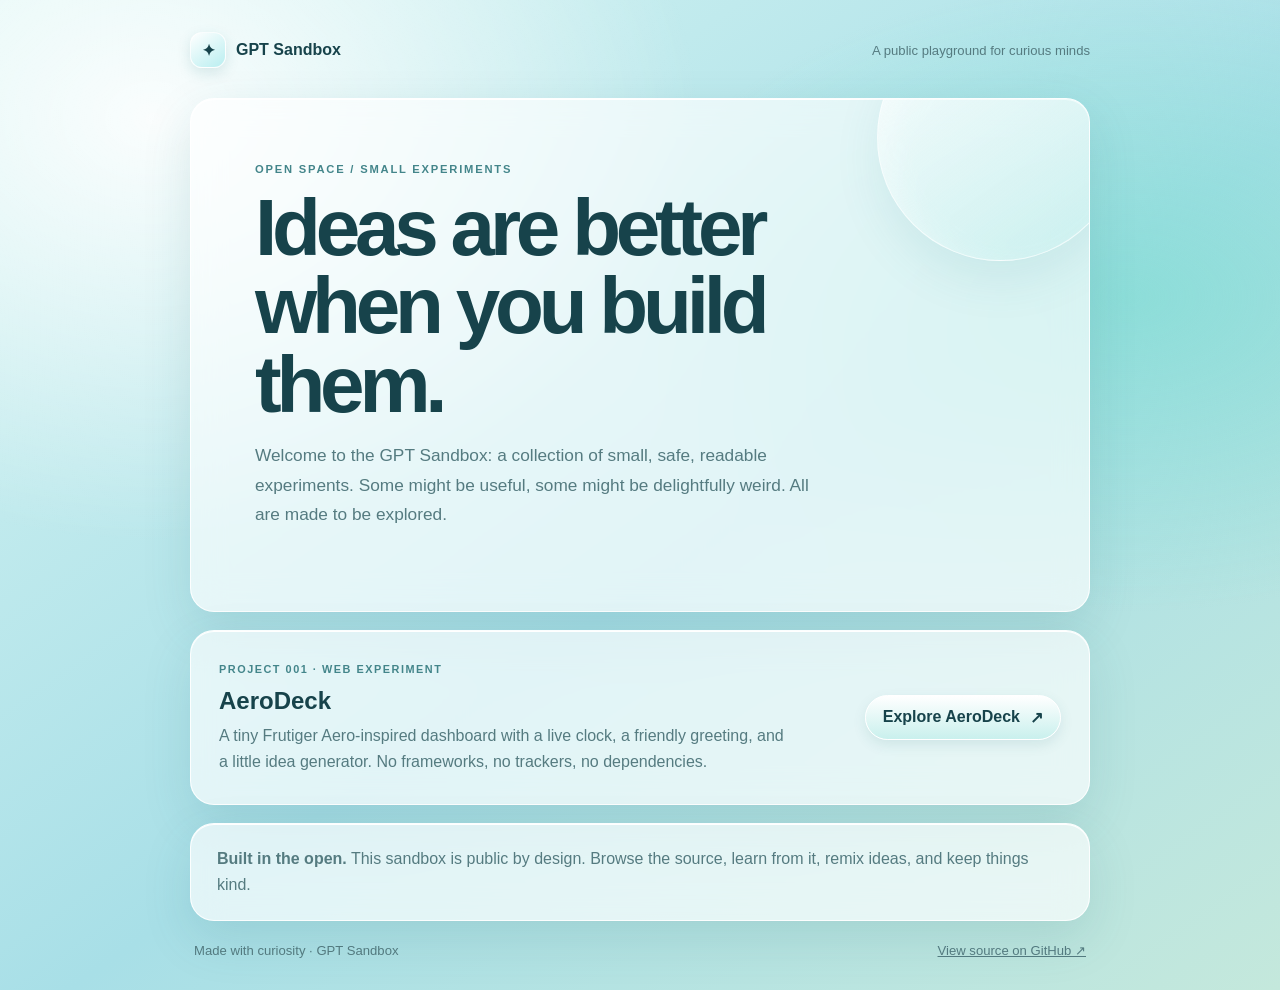
==== index.html @ 2308f185 "feat(pages): add GPT Sandbox homepage" ====
<!doctype html>
<html lang="en">
<head>
  <meta charset="utf-8">
  <meta name="viewport" content="width=device-width, initial-scale=1">
  <meta name="theme-color" content="#c8edf0">
  <meta name="description" content="A public playground for small, safe, readable experiments.">
  <title>GPT Sandbox — Experiments & curiosities</title>
  <style>
    :root {
      color-scheme: light;
      font-family: "Trebuchet MS", "Segoe UI", sans-serif;
      color: #17434b;
      background: #c8edf0;
      --muted: #557b80;
      --glass: rgb(255 255 255 / 66%);
      --line: rgb(255 255 255 / 88%);
    }
    * { box-sizing: border-box; }
    body {
      min-height: 100vh;
      margin: 0;
      background:
        radial-gradient(ellipse at 12% 12%, rgb(255 255 255 / 90%), transparent 34rem),
        radial-gradient(ellipse at 88% 30%, rgb(125 220 209 / 65%), transparent 32rem),
        linear-gradient(145deg, #d8f5f3, #a8dfe7 55%, #c4e8dc);
    }
    a { color: inherit; }
    .shell { width: min(900px, calc(100% - 36px)); margin: auto; padding: 32px 0; }
    .topbar, .brand, .footer { display: flex; align-items: center; justify-content: space-between; }
    .brand { justify-content: flex-start; gap: 10px; font-weight: 800; text-decoration: none; }
    .mark {
      display: grid; width: 36px; height: 36px; place-items: center;
      border: 1px solid var(--line); border-radius: 12px;
      background: linear-gradient(145deg, white, #b9eef0);
      box-shadow: 0 5px 14px rgb(36 116 124 / 15%);
    }
    .top-note, .muted, .footer { color: var(--muted); }
    .top-note, .footer { font-size: .82rem; }
    .panel {
      border: 1px solid var(--line); border-radius: 24px;
      background: var(--glass); box-shadow: 0 18px 50px rgb(34 103 112 / 13%), inset 0 1px 0 white;
      backdrop-filter: blur(16px);
    }
    .hero { position: relative; overflow: hidden; margin-top: 30px; padding: clamp(30px, 7vw, 64px); }
    .hero::after {
      position: absolute; top: -85px; right: -35px; width: 245px; height: 245px;
      border: 1px solid rgb(255 255 255 / 70%); border-radius: 50%;
      background: linear-gradient(145deg, rgb(255 255 255 / 65%), rgb(118 220 215 / 18%));
      box-shadow: inset 12px 12px 30px rgb(255 255 255 / 35%), 0 20px 45px rgb(51 139 144 / 10%);
      content: "";
    }
    .eyebrow { margin: 0 0 14px; color: #43858a; font-size: .7rem; font-weight: 800; letter-spacing: .16em; }
    h1 { max-width: 620px; margin: 0 0 16px; font-size: clamp(2.7rem, 8vw, 5rem); letter-spacing: -.065em; line-height: .98; }
    .intro { max-width: 570px; color: var(--muted); font-size: 1.08rem; line-height: 1.7; }
    .project { display: grid; grid-template-columns: 1fr auto; gap: 24px; align-items: center; margin-top: 18px; padding: 28px; }
    .project h2 { margin: 0 0 8px; font-size: 1.5rem; }
    .project p { max-width: 570px; margin: 0; color: var(--muted); line-height: 1.65; }
    .tag { display: inline-block; margin-bottom: 12px; color: #43858a; font-size: .68rem; font-weight: 800; letter-spacing: .14em; }
    .button {
      display: inline-flex; align-items: center; gap: 10px; padding: 12px 17px;
      border: 1px solid white; border-radius: 999px; background: linear-gradient(180deg, white, #c9f0ed);
      box-shadow: 0 5px 13px rgb(40 117 122 / 12%); font-weight: 700; text-decoration: none;
      white-space: nowrap; transition: transform 160ms ease;
    }
    .button:hover { transform: translateY(-2px); }
    a:focus-visible { outline: 3px solid #267d91; outline-offset: 4px; }
    .note { margin-top: 18px; padding: 22px 26px; }
    .note p { margin: 0; color: var(--muted); line-height: 1.65; }
    .footer { gap: 12px; flex-wrap: wrap; padding: 22px 4px 0; }
    @media (max-width: 650px) {
      .top-note { display: none; }
      .project { grid-template-columns: 1fr; }
      .button { justify-content: center; }
      .hero::after { right: -140px; }
    }
    @media (prefers-reduced-motion: reduce) {
      *, *::before, *::after { scroll-behavior: auto !important; transition-duration: .01ms !important; }
    }
  </style>
</head>
<body>
  <main class="shell">
    <header class="topbar">
      <a class="brand" href="./" aria-label="GPT Sandbox home">
        <span class="mark" aria-hidden="true">✦</span>
        <span>GPT Sandbox</span>
      </a>
      <span class="top-note">A public playground for curious minds</span>
    </header>

    <section class="panel hero">
      <p class="eyebrow">OPEN SPACE / SMALL EXPERIMENTS</p>
      <h1>Ideas are better when you build them.</h1>
      <p class="intro">Welcome to the GPT Sandbox: a collection of small, safe, readable experiments. Some might be useful, some might be delightfully weird. All are made to be explored.</p>
    </section>

    <section class="panel project" aria-labelledby="aerodeck-title">
      <div>
        <span class="tag">PROJECT 001 · WEB EXPERIMENT</span>
        <h2 id="aerodeck-title">AeroDeck</h2>
        <p>A tiny Frutiger Aero-inspired dashboard with a live clock, a friendly greeting, and a little idea generator. No frameworks, no trackers, no dependencies.</p>
      </div>
      <a class="button" href="./projects/aerodeck/">Explore AeroDeck <span aria-hidden="true">↗</span></a>
    </section>

    <section class="panel note">
      <p><strong>Built in the open.</strong> This sandbox is public by design. Browse the source, learn from it, remix ideas, and keep things kind.</p>
    </section>

    <footer class="footer">
      <span>Made with curiosity · GPT Sandbox</span>
      <a href="https://github.com/oxyrv/GPT-Sandbox">View source on GitHub ↗</a>
    </footer>
  </main>
</body>
</html>
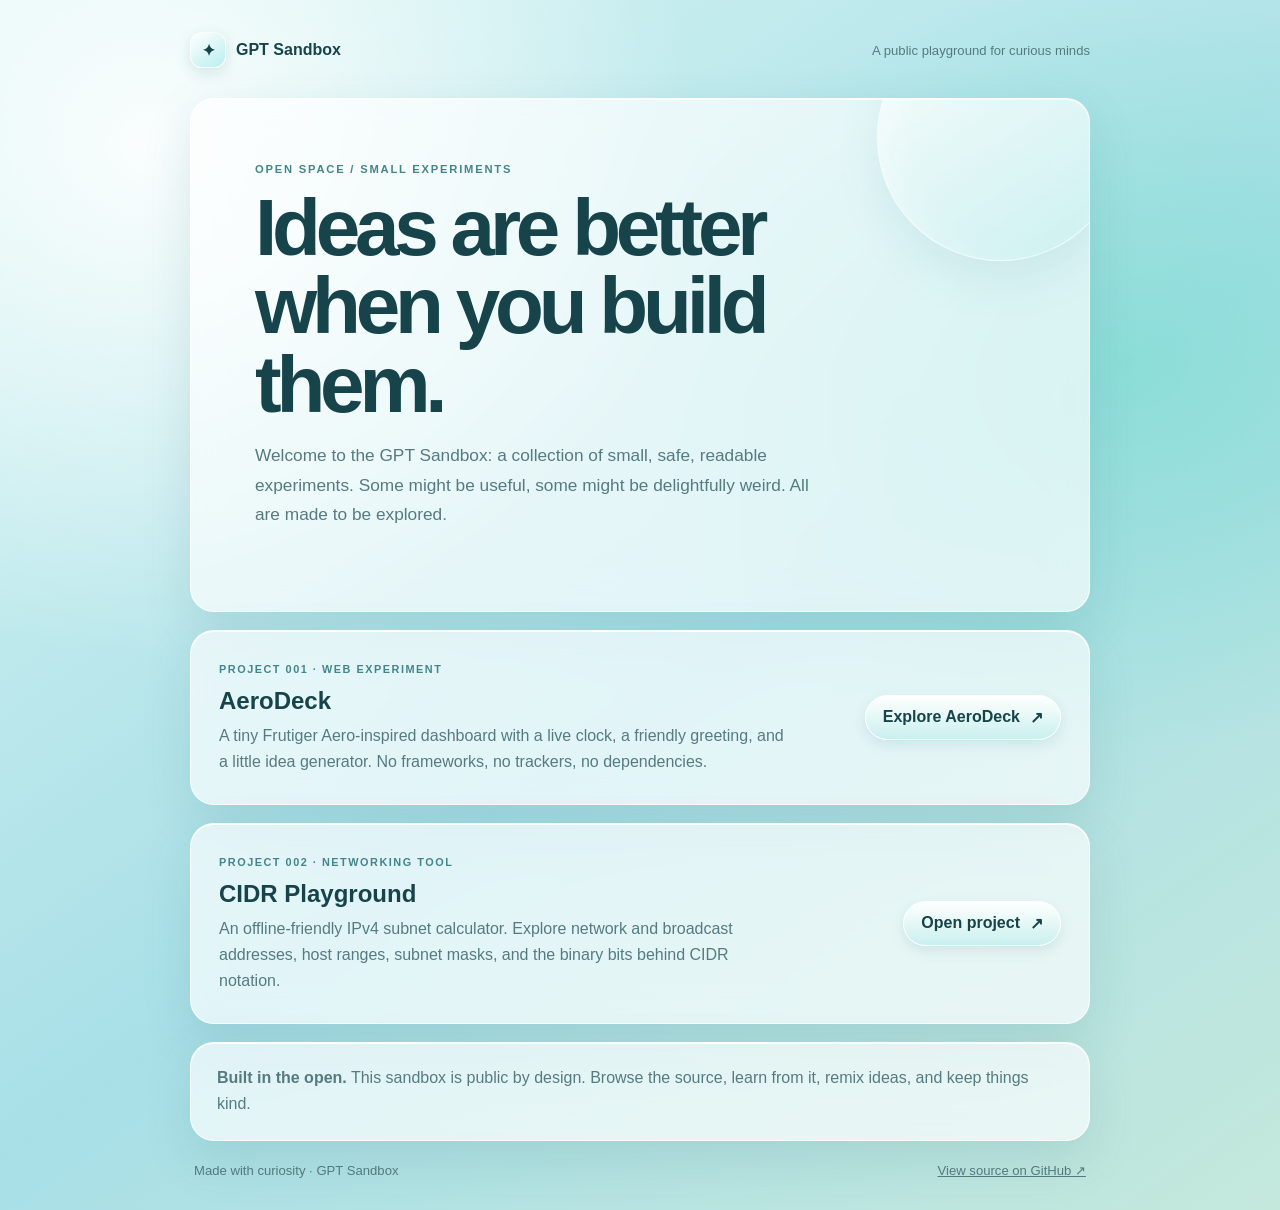
==== commit bd8a90e1: "Add CIDR Playground to sandbox homepage" ====
--- a/index.html
+++ b/index.html
@@ -104,6 +104,16 @@
       <a class="button" href="./projects/aerodeck/">Explore AeroDeck <span aria-hidden="true">↗</span></a>
     </section>
 
+
+    <section class="panel project" aria-labelledby="cidr-title">
+      <div>
+        <span class="tag">PROJECT 002 · NETWORKING TOOL</span>
+        <h2 id="cidr-title">CIDR Playground</h2>
+        <p>An offline-friendly IPv4 subnet calculator. Explore network and broadcast addresses, host ranges, subnet masks, and the binary bits behind CIDR notation.</p>
+      </div>
+      <a class="button" href="./projects/cidr-playground/">Open project <span aria-hidden="true">↗</span></a>
+    </section>
+
     <section class="panel note">
       <p><strong>Built in the open.</strong> This sandbox is public by design. Browse the source, learn from it, remix ideas, and keep things kind.</p>
     </section>
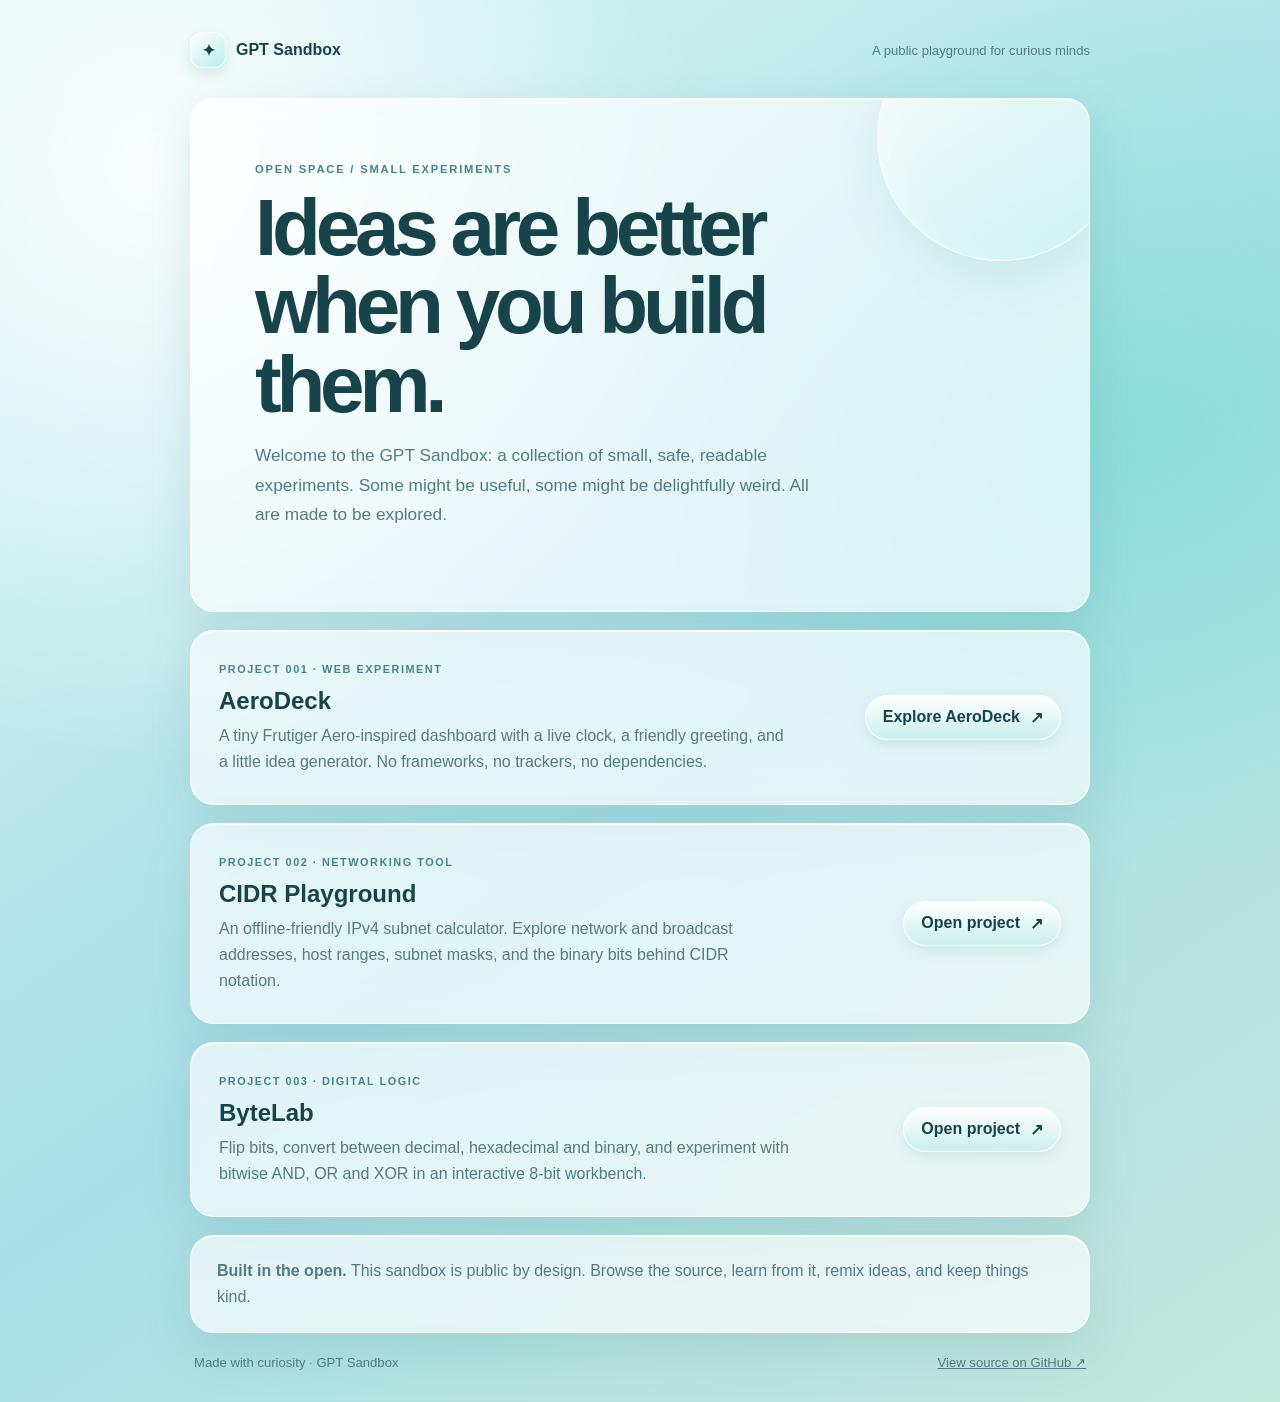
==== commit 307bb5c0: "Add ByteLab to sandbox homepage" ====
--- a/index.html
+++ b/index.html
@@ -114,6 +114,16 @@
       <a class="button" href="./projects/cidr-playground/">Open project <span aria-hidden="true">↗</span></a>
     </section>
 
+
+    <section class="panel project" aria-labelledby="bytelab-title">
+      <div>
+        <span class="tag">PROJECT 003 · DIGITAL LOGIC</span>
+        <h2 id="bytelab-title">ByteLab</h2>
+        <p>Flip bits, convert between decimal, hexadecimal and binary, and experiment with bitwise AND, OR and XOR in an interactive 8-bit workbench.</p>
+      </div>
+      <a class="button" href="./projects/bytelab/">Open project <span aria-hidden="true">↗</span></a>
+    </section>
+
     <section class="panel note">
       <p><strong>Built in the open.</strong> This sandbox is public by design. Browse the source, learn from it, remix ideas, and keep things kind.</p>
     </section>
